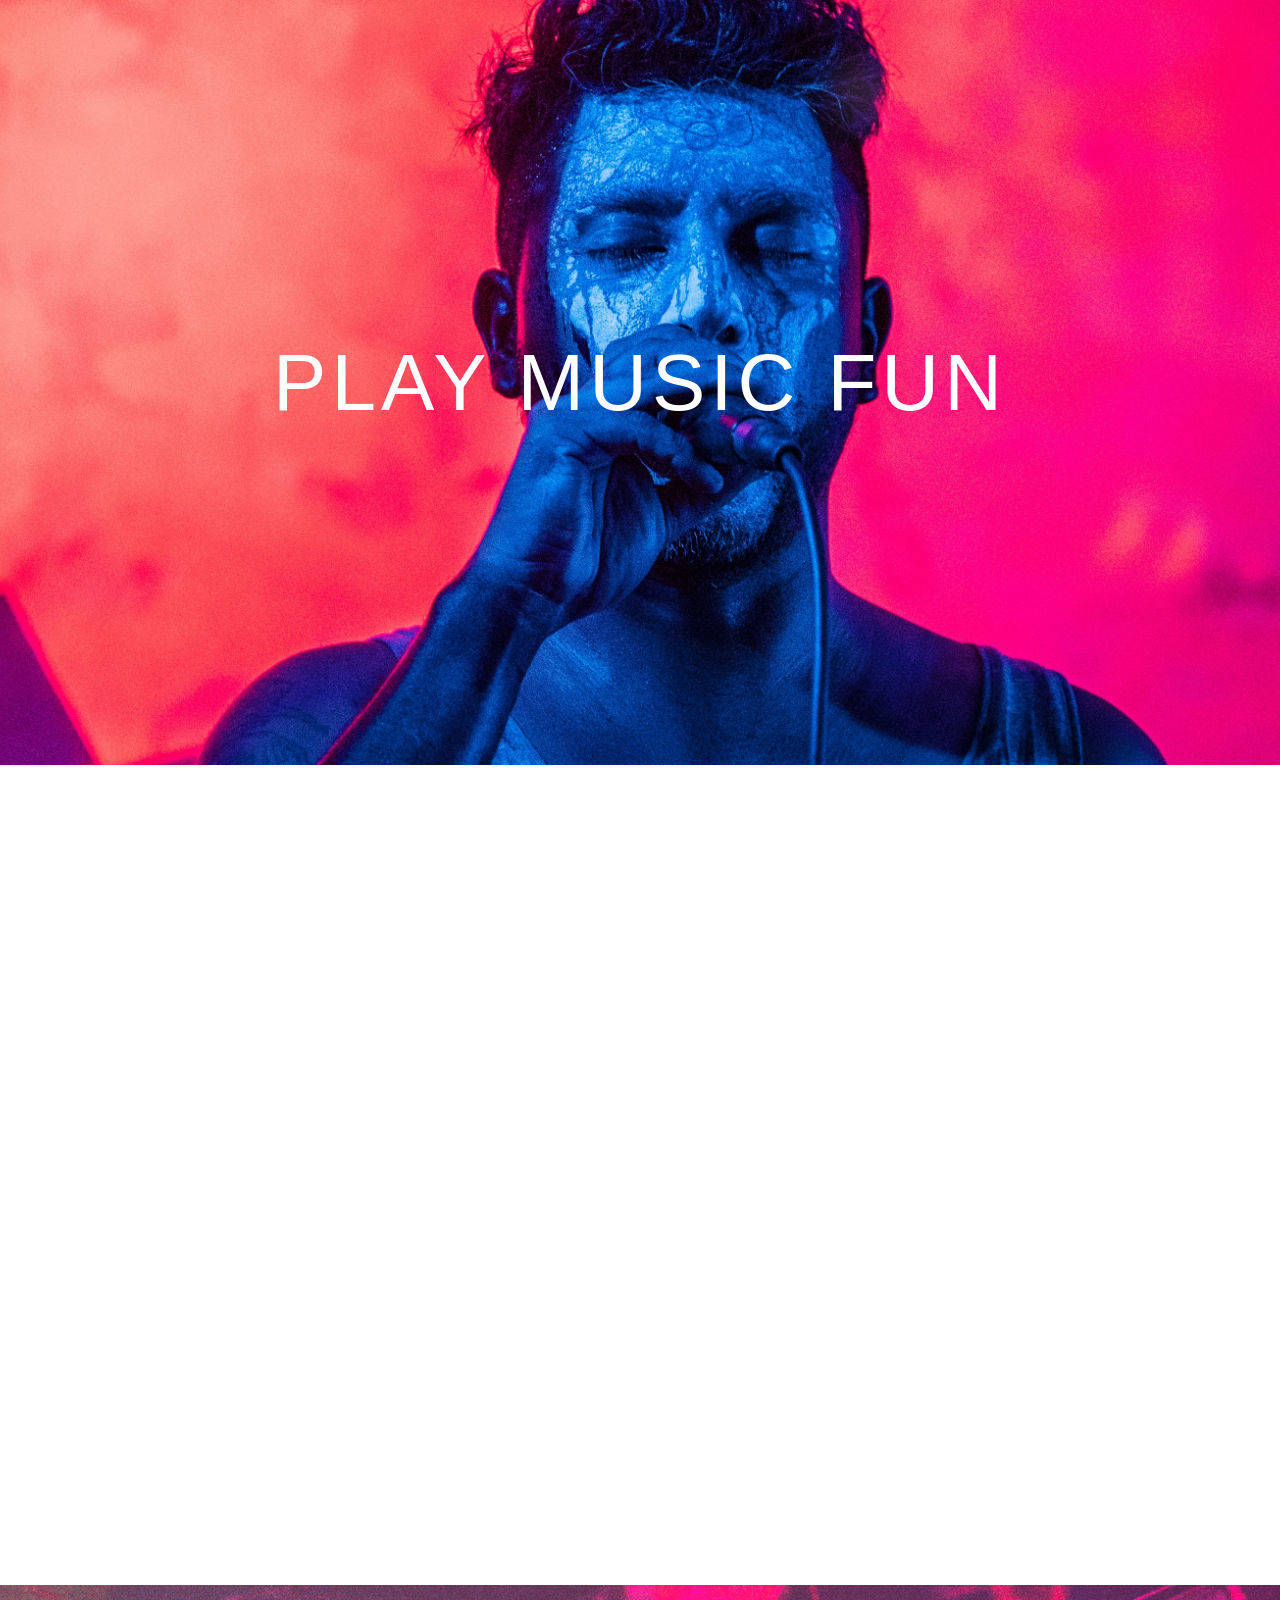
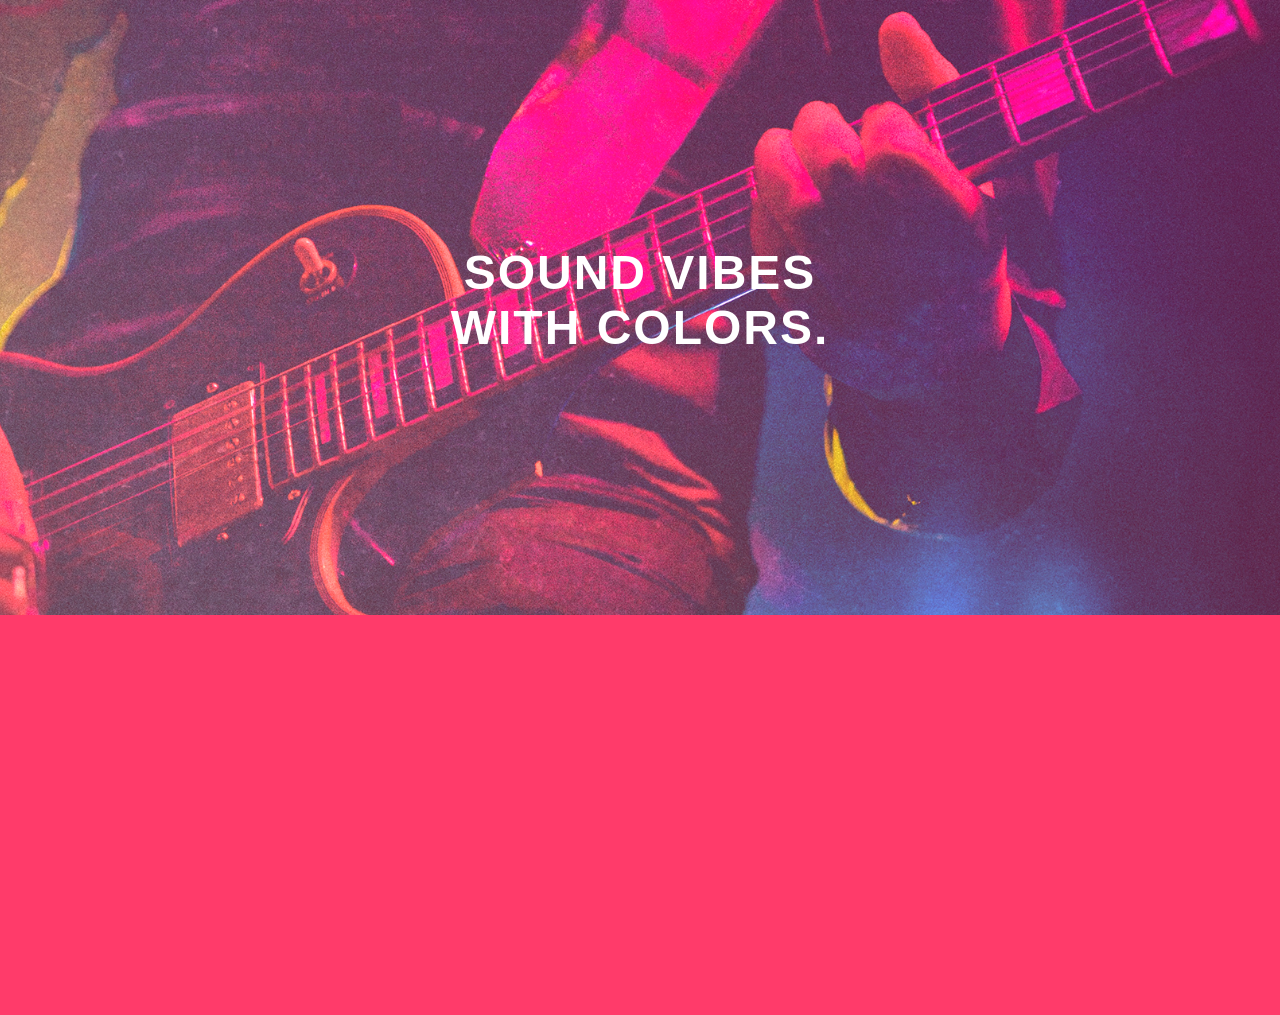
==== Proyecto Music/index.html @ cda716fb "feat: creacion del fondo con color e imagenes" ====
<!DOCTYPE html>
<html lang="es">
<head>
    <meta charset="UTF-8">
    <meta name="viewport" content="width=device-width, initial-scale=1.0">
    <title>Proyecto Musical - Estructura</title>
    <link rel="stylesheet" href="styles/style.css">
</head>
<body>

<header class="imagen-superior">
    <h1>PLAY MUSIC FUN</h1>
</header>

<main class="cuadro-blanco">

</main>

<section class="imagen-inferior">
    <h2>SOUND VIBES<br>WITH COLORS.</h2>
</section>

<footer class="footer-rosa">

</footer>

</body>
</html>
---- Proyecto Music/styles/style.css ----
body {
    margin: 0;
    font-family: Arial, sans-serif;
    background-color: #ffffff;
}


.imagen-superior {
    background-image: url('../assets/angel.jpg');
    background-position: center;
    background-size: cover;
    background-repeat: no-repeat;

    height: 85vh;
    display: flex;
    justify-content: center;
    align-items: center;
}

.imagen-superior h1 {
    color: #ffffff;
    font-size: 5rem;
    font-weight: 300;
    letter-spacing: 5px;
    margin: 0;
}


.cuadro-blanco {
    background-color: #ffffff;
    min-height: 80vh;
    max-width: 1100px;
    margin: 0 auto;
    padding: 50px 20px;
}


.imagen-inferior {
    background-image: url('../assets/raptis.png');
    background-position: center;
    background-size: cover;
    background-repeat: no-repeat;

    height: 70vh;
    display: flex;
    justify-content: center;
    align-items: center;
}

.imagen-inferior h2 {
    color: #ffffff;
    font-size: 3rem;
    text-align: center;
    margin: 0;
    letter-spacing: 2px;
}


.footer-rosa {
    background-color: #ff3b6a;
    min-height: 300px;
    padding: 50px;
}
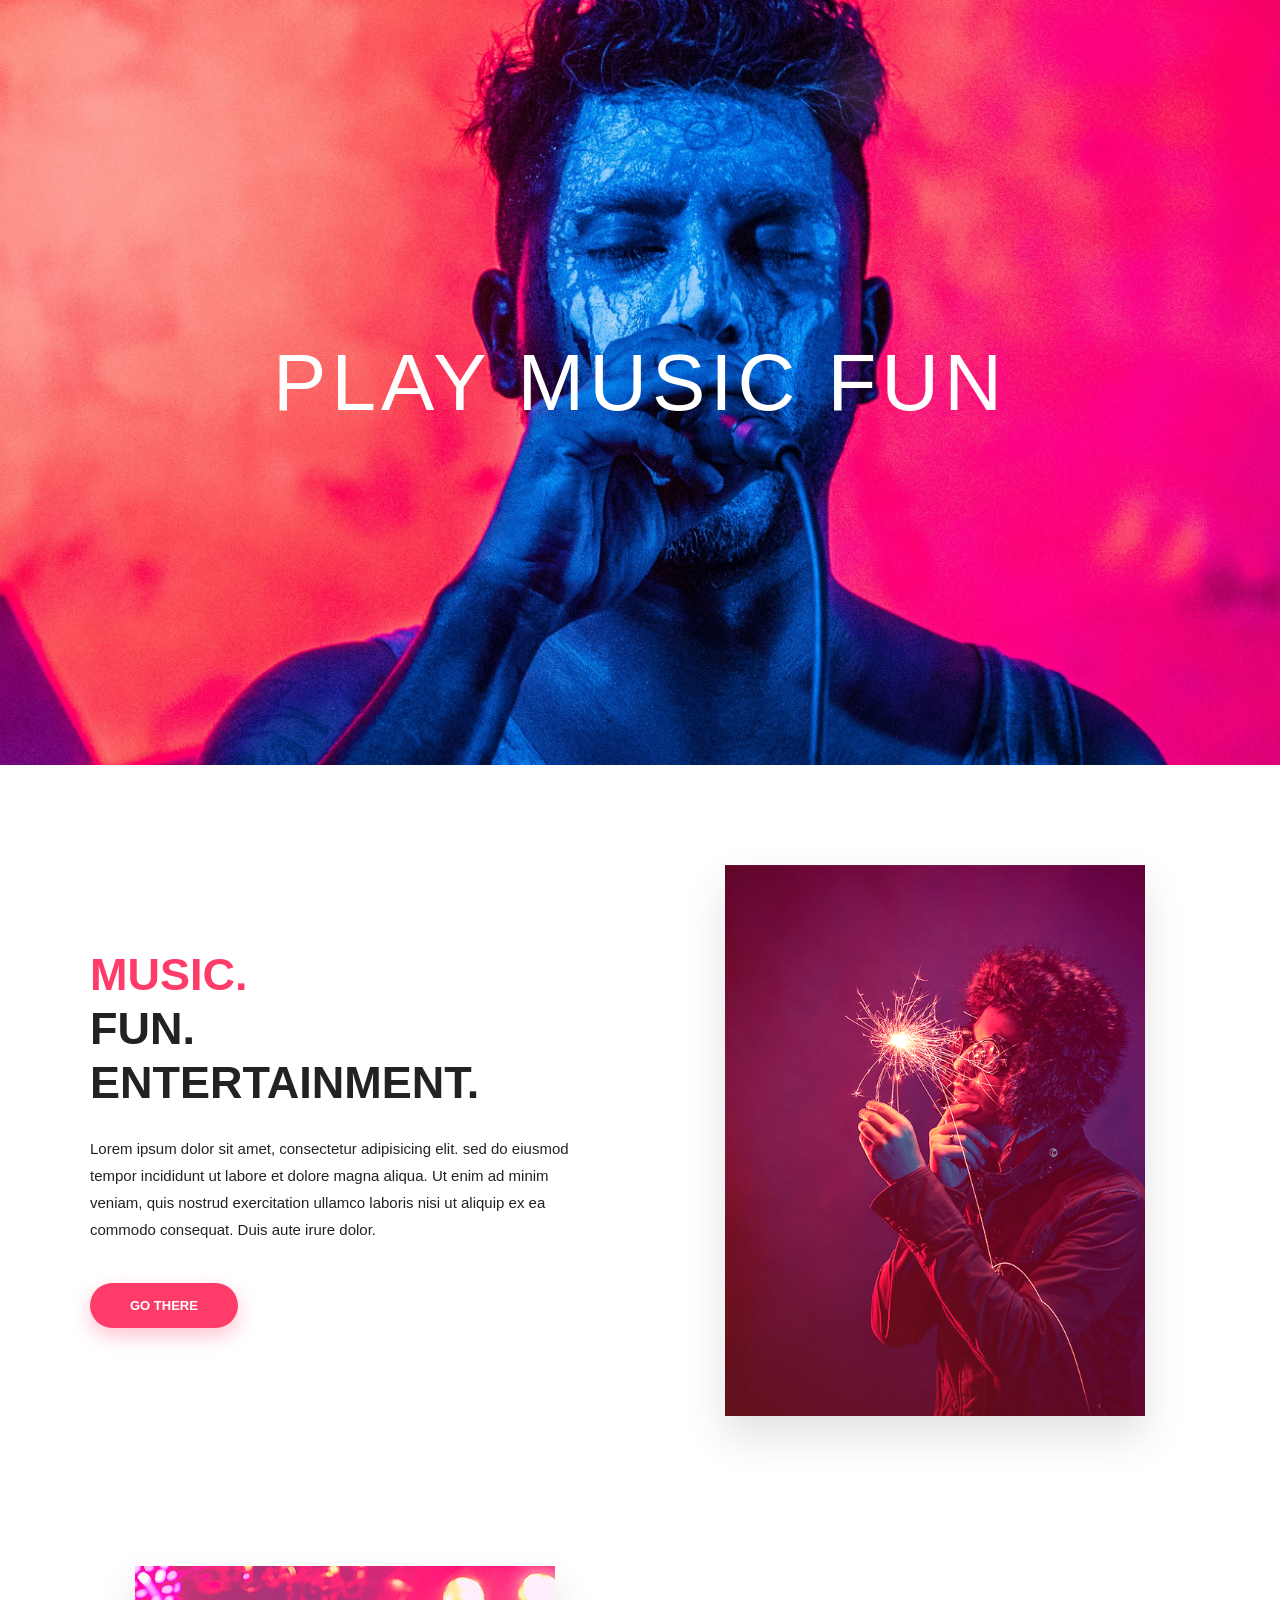
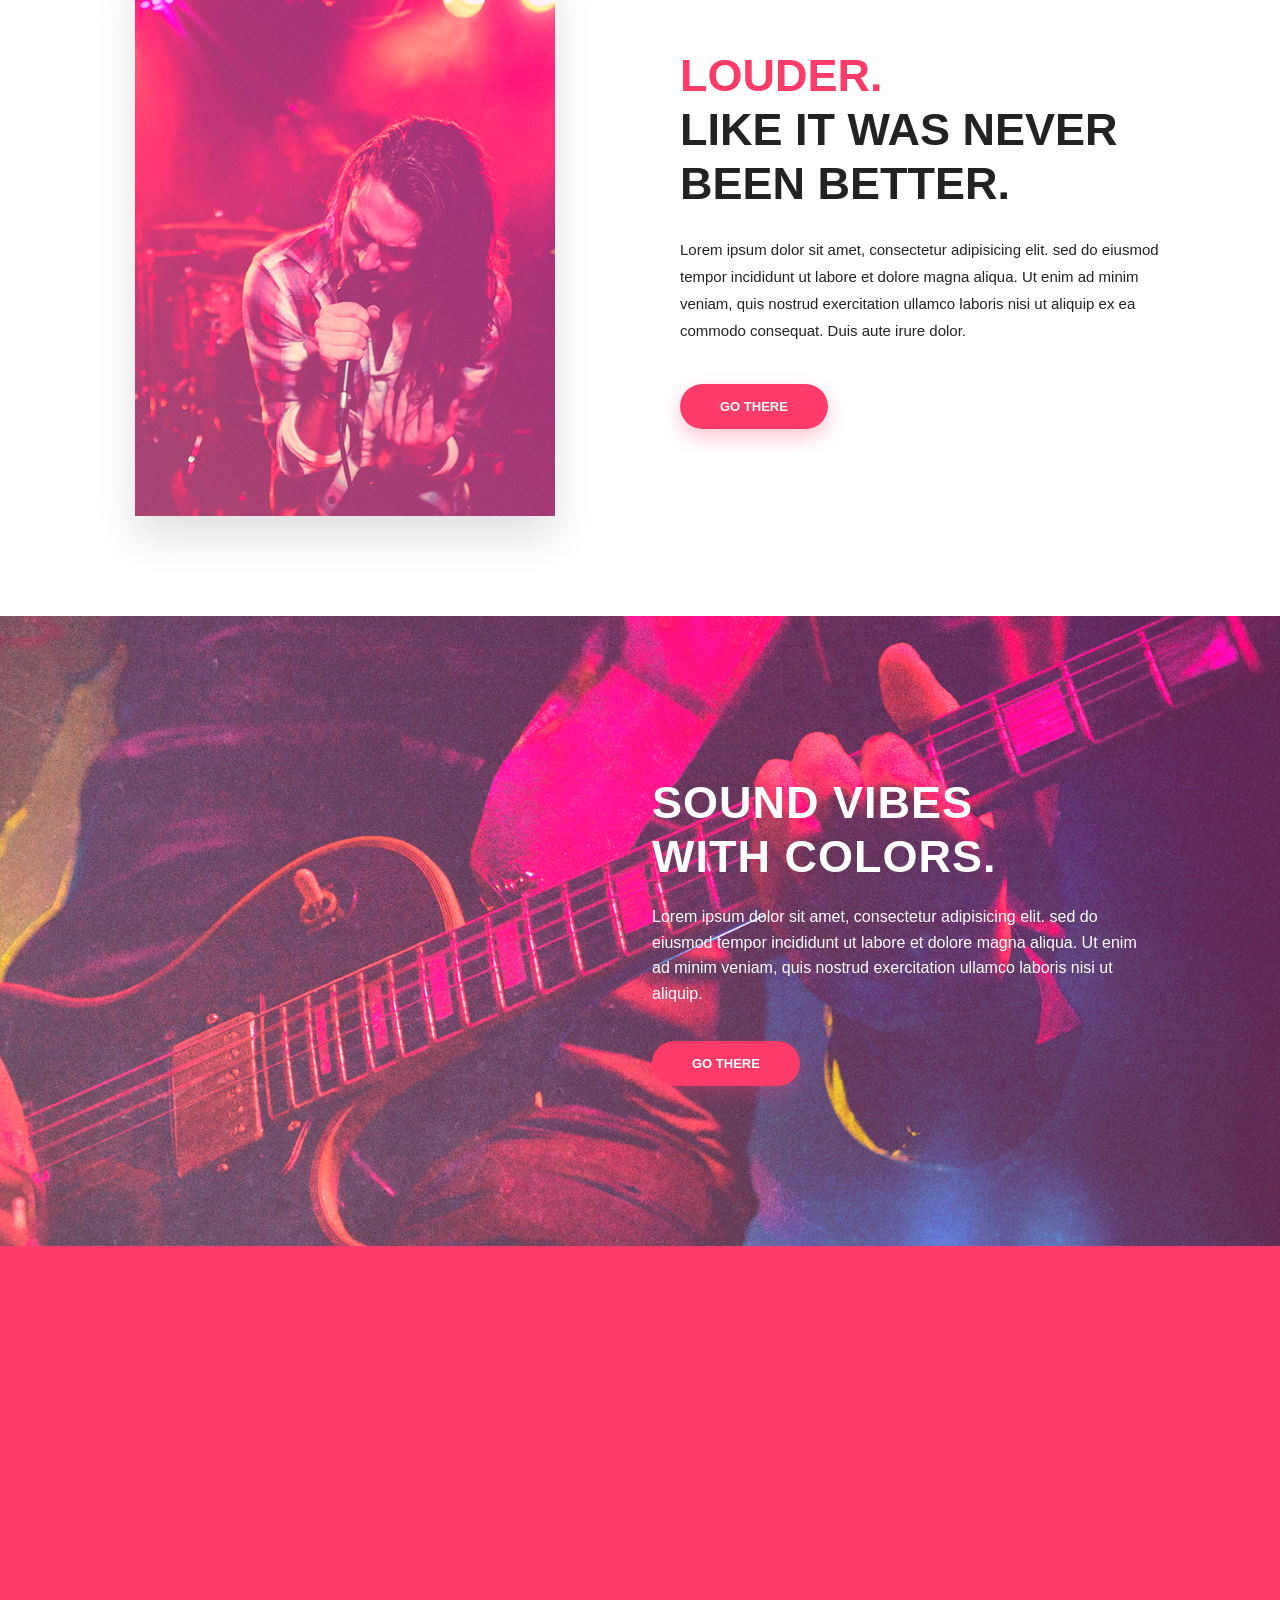
==== commit d0ec7cbc: "Rellenado de contenido del cuadro blanco y ajustar texto del back inferior" ====
--- a/Proyecto Music/index.html
+++ b/Proyecto Music/index.html
@@ -14,10 +14,47 @@
 
 <main class="cuadro-blanco">
 
+    <div class="fila-contenido">
+        <div class="bloque-texto">
+            <h3 class="texto-rosa">MUSIC.</h3>
+            <h2>FUN.<br>ENTERTAINMENT.</h2>
+            <p>Lorem ipsum dolor sit amet, consectetur adipisicing elit.
+                sed do eiusmod tempor incididunt ut labore et dolore magna aliqua.
+                Ut enim ad minim veniam, quis nostrud exercitation ullamco laboris nisi ut aliquip ex ea
+                commodo consequat. Duis aute irure dolor.</p>
+            <a href="#" class="boton-rosa">GO THERE</a>
+        </div>
+        <div class="bloque-imagen">
+            <img src="assets/matt.png" alt="Música">
+        </div>
+    </div>
+
+    <div class="fila-contenido">
+        <div class="bloque-imagen">
+            <img src="assets/wesley.png" alt="Concierto">
+        </div>
+        <div class="bloque-texto">
+            <h3 class="texto-rosa">LOUDER.</h3>
+            <h2>LIKE IT WAS NEVER<br>BEEN BETTER.</h2>
+            <p>Lorem ipsum dolor sit amet, consectetur adipisicing elit.
+                sed do eiusmod tempor incididunt ut labore et dolore magna aliqua.
+                Ut enim ad minim veniam, quis nostrud exercitation ullamco laboris nisi ut aliquip ex ea
+                commodo consequat. Duis aute irure dolor.</p>
+            <a href="#" class="boton-rosa">GO THERE</a>
+        </div>
+    </div>
+
 </main>
 
+<!-- 3. BLOQUE INFERIOR (Imagen de la guitarra) -->
 <section class="imagen-inferior">
-    <h2>SOUND VIBES<br>WITH COLORS.</h2>
+    <div class="contenido-inferior">
+        <h2>SOUND VIBES<br>WITH COLORS.</h2>
+        <p>Lorem ipsum dolor sit amet, consectetur adipisicing elit. sed do eiusmod tempor incididunt
+            ut labore et dolore magna aliqua. Ut enim ad minim veniam,
+            quis nostrud exercitation ullamco laboris nisi ut aliquip.</p>
+        <a href="#" class="boton-rosa">GO THERE</a>
+    </div>
 </section>
 
 <footer class="footer-rosa">
--- a/Proyecto Music/styles/style.css
+++ b/Proyecto Music/styles/style.css
@@ -1,3 +1,4 @@
+
 body {
     margin: 0;
     font-family: Arial, sans-serif;
@@ -28,14 +29,83 @@
 
 .cuadro-blanco {
     background-color: #ffffff;
-    min-height: 80vh;
+    display: flex;
+    flex-direction: column;
+    gap: 150px;
     max-width: 1100px;
     margin: 0 auto;
-    padding: 50px 20px;
+    padding: 100px 20px;
+}
+
+.fila-contenido {
+    display: flex;
+    align-items: center;
+    justify-content: space-between;
+    gap: 80px;
+}
+
+.bloque-texto, .bloque-imagen {
+    flex: 1;
+}
+
+.bloque-imagen img {
+    width: 100%;
+    max-width: 420px;
+    height: auto;
+    display: block;
+    margin: 0 auto;
+    box-shadow: 0 20px 40px rgba(0, 0, 0, 0.12);
+}
+
+.texto-rosa {
+    color: #ff3b6a;
+    font-size: 45px;
+    font-weight: bold;
+    margin-top: 0;
+    margin-bottom: 5px;
+    line-height: 1;
+}
+
+.bloque-texto h2 {
+    color: #222222;
+    font-size: 45px;
+    font-weight: bold;
+    line-height: 1.2;
+    margin-top: 0;
+    margin-bottom: 25px;
+}
+
+.bloque-texto p {
+    color: #666666;
+    font-size: 15px;
+    line-height: 1.8;
+    margin-bottom: 40px;
+    padding-right: 20px;
+}
+
+
+.boton-rosa {
+    display: inline-block;
+    background-color: #ff3b6a;
+    color: #ffffff;
+    text-decoration: none;
+    padding: 15px 40px;
+    border-radius: 50px;
+    font-size: 13px;
+    font-weight: bold;
+    text-transform: uppercase;
+    box-shadow: 0 8px 20px rgba(255, 59, 106, 0.3);
+    transition: 0.3s ease;
+}
+
+.boton-rosa:hover {
+    background-color: #e62e5a;
+    transform: translateY(-2px);
 }
 
 
 .imagen-inferior {
+    background-color: #333333;
     background-image: url('../assets/raptis.png');
     background-position: center;
     background-size: cover;
@@ -43,16 +113,31 @@
 
     height: 70vh;
     display: flex;
-    justify-content: center;
-    align-items: center;
-}
-
-.imagen-inferior h2 {
-    color: #ffffff;
-    font-size: 3rem;
-    text-align: center;
-    margin: 0;
-    letter-spacing: 2px;
+    justify-content: flex-end;
+    align-items: center;
+    padding-right: 10%;
+}
+
+.contenido-inferior {
+    max-width: 500px;
+    text-align: left;
+}
+
+.contenido-inferior h2 {
+    color: #ffffff;
+    font-size: 45px;
+    font-weight: bold;
+    line-height: 1.2;
+    margin-top: 0;
+    margin-bottom: 20px;
+    letter-spacing: 1px;
+}
+
+.contenido-inferior p {
+    color: #ffffff;
+    font-size: 16px;
+    line-height: 1.6;
+    margin-bottom: 35px;
 }
 
 
@@ -60,4 +145,84 @@
     background-color: #ff3b6a;
     min-height: 300px;
     padding: 50px;
+}
+
+/* bloque blanco */
+
+.cuadro-blanco {
+    display: flex;
+    flex-direction: column;
+    gap: 150px;
+    max-width: 1100px;
+    margin: 0 auto;
+    padding: 100px 20px;
+}
+
+.fila-contenido {
+    display: flex;
+    align-items: center;
+    justify-content: space-between;
+    gap: 80px;
+}
+
+
+.bloque-texto, .bloque-imagen {
+    flex: 1;
+}
+
+
+.bloque-imagen img {
+    width: 100%;
+    max-width: 420px;
+    height: auto;
+    display: block;
+    margin: 0 auto;
+    box-shadow: 0 20px 40px rgba(0, 0, 0, 0.12);
+}
+
+
+.texto-rosa {
+    color: #ff3b6a;
+    font-size: 45px;
+    font-weight: bold;
+    margin-top: 0;
+    margin-bottom: 5px;
+    line-height: 1;
+}
+
+.bloque-texto h2 {
+    color: #222222;
+    font-size: 45px;
+    font-weight: bold;
+    line-height: 1.2;
+    margin-top: 0;
+    margin-bottom: 25px;
+}
+
+.bloque-texto p {
+    color: #222222;
+    font-size: 15px;
+    line-height: 1.8;
+    margin-bottom: 40px;
+    padding-right: 20px;
+}
+
+
+.boton-rosa {
+    display: inline-block;
+    background-color: #ff3b6a;
+    color: #ffffff;
+    text-decoration: none;
+    padding: 15px 40px;
+    border-radius: 50px;
+    font-size: 13px;
+    font-weight: bold;
+    text-transform: uppercase;
+    box-shadow: 0 8px 20px rgba(255, 59, 106, 0.3);
+    transition: 0.3s ease;
+}
+
+.boton-rosa:hover {
+    background-color: #e62e5a;
+    transform: translateY(-2px);
 }
